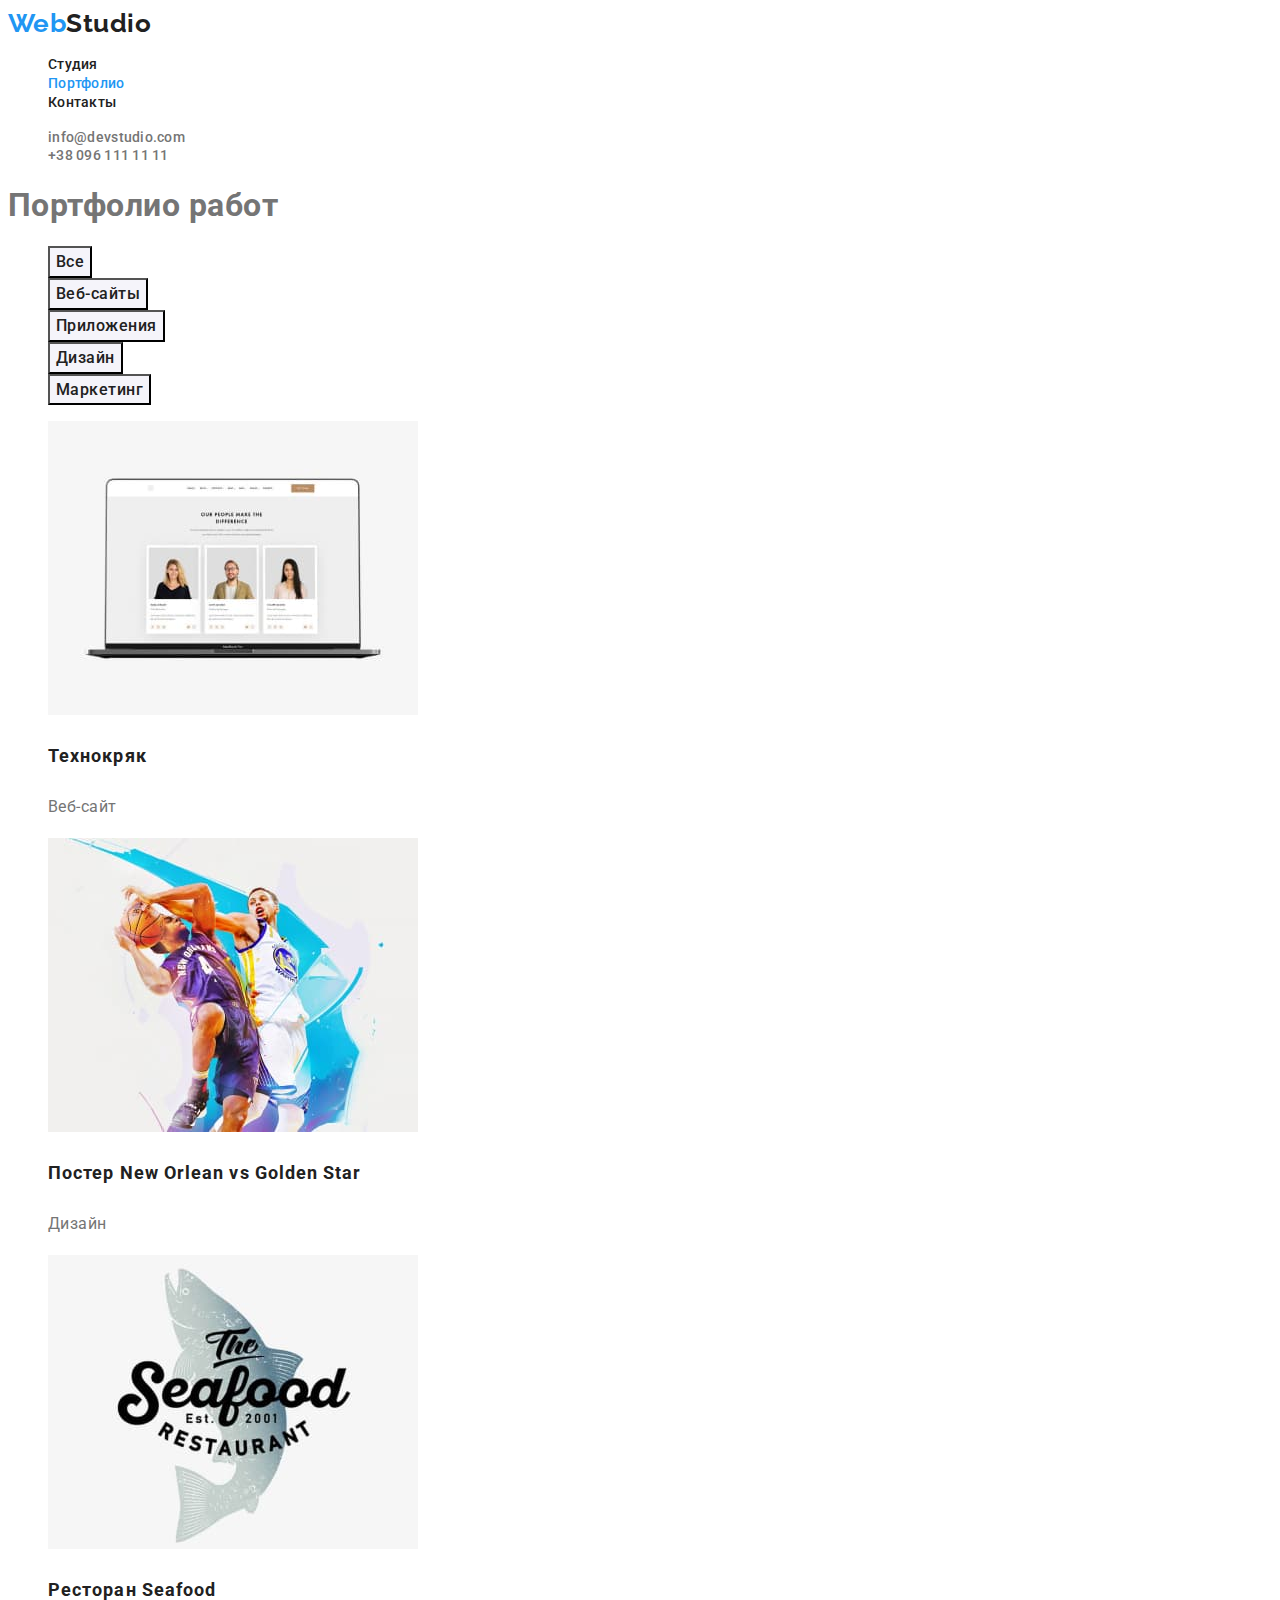
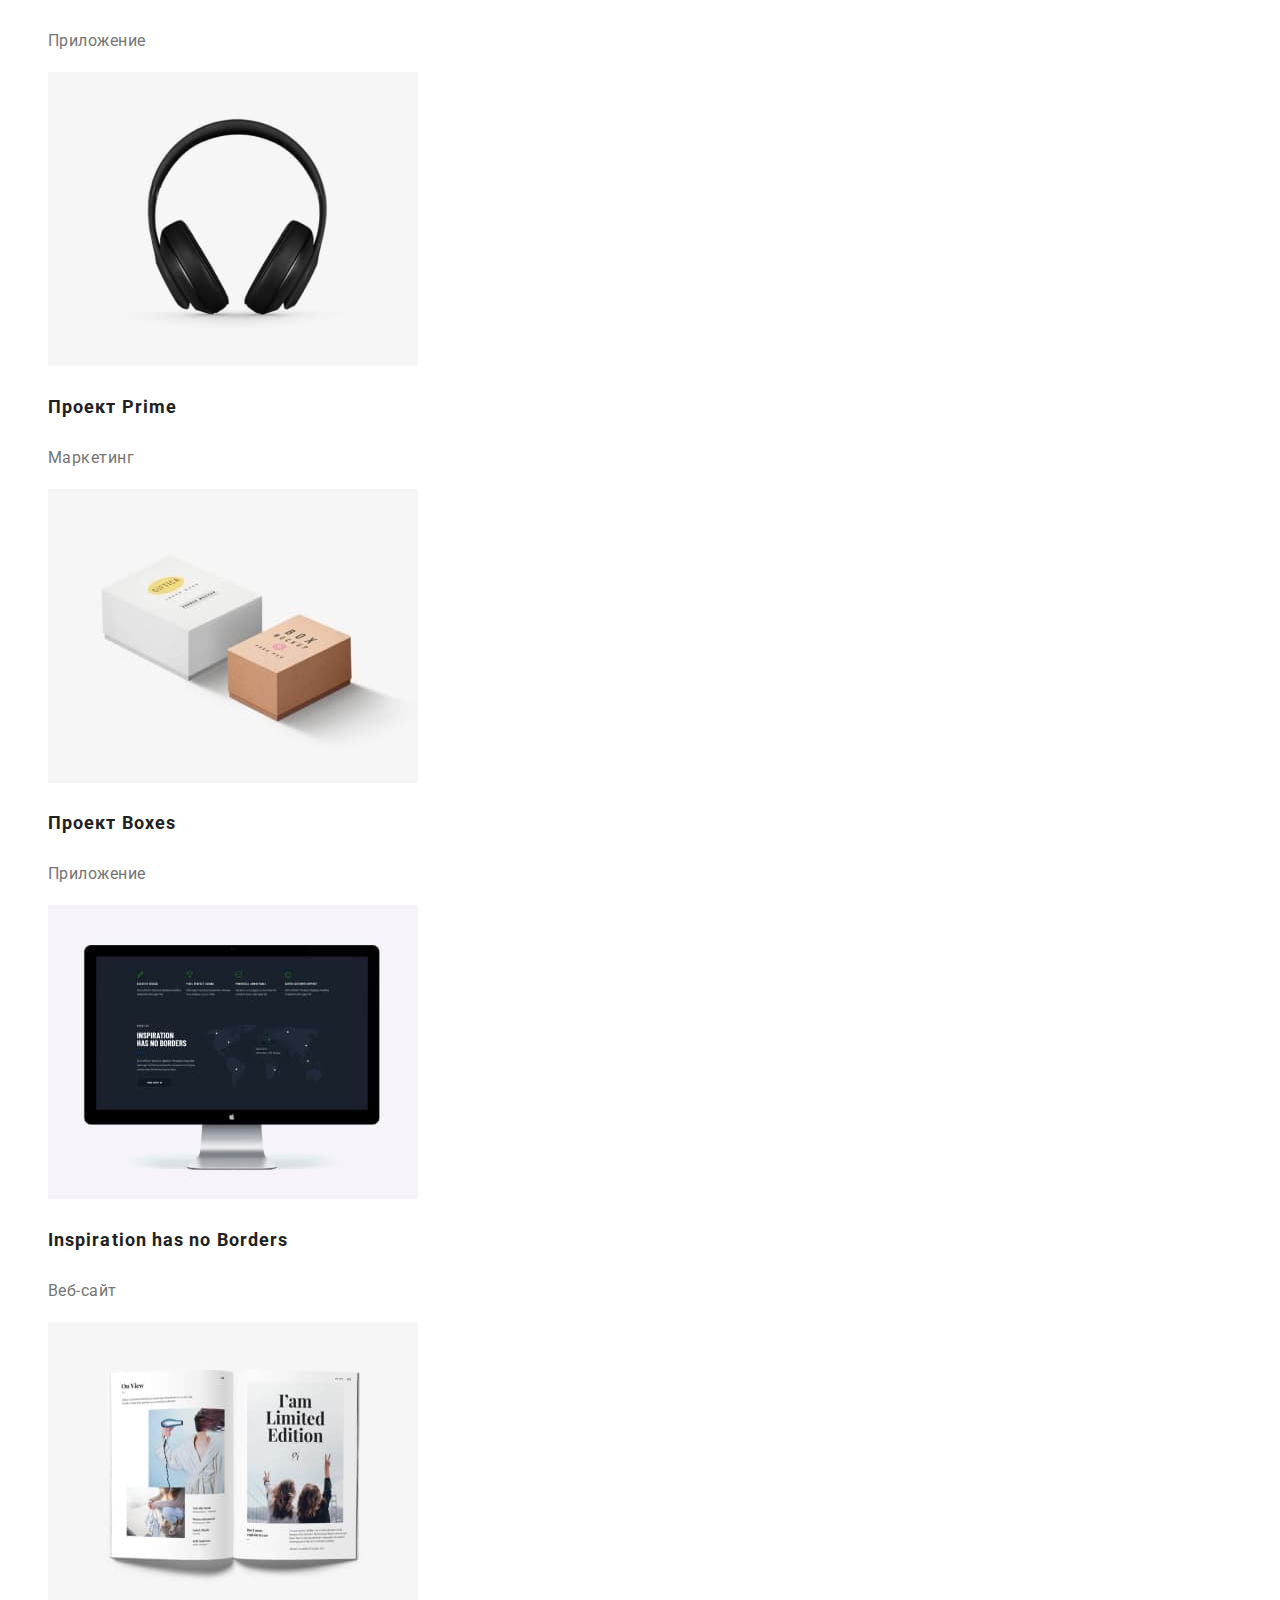
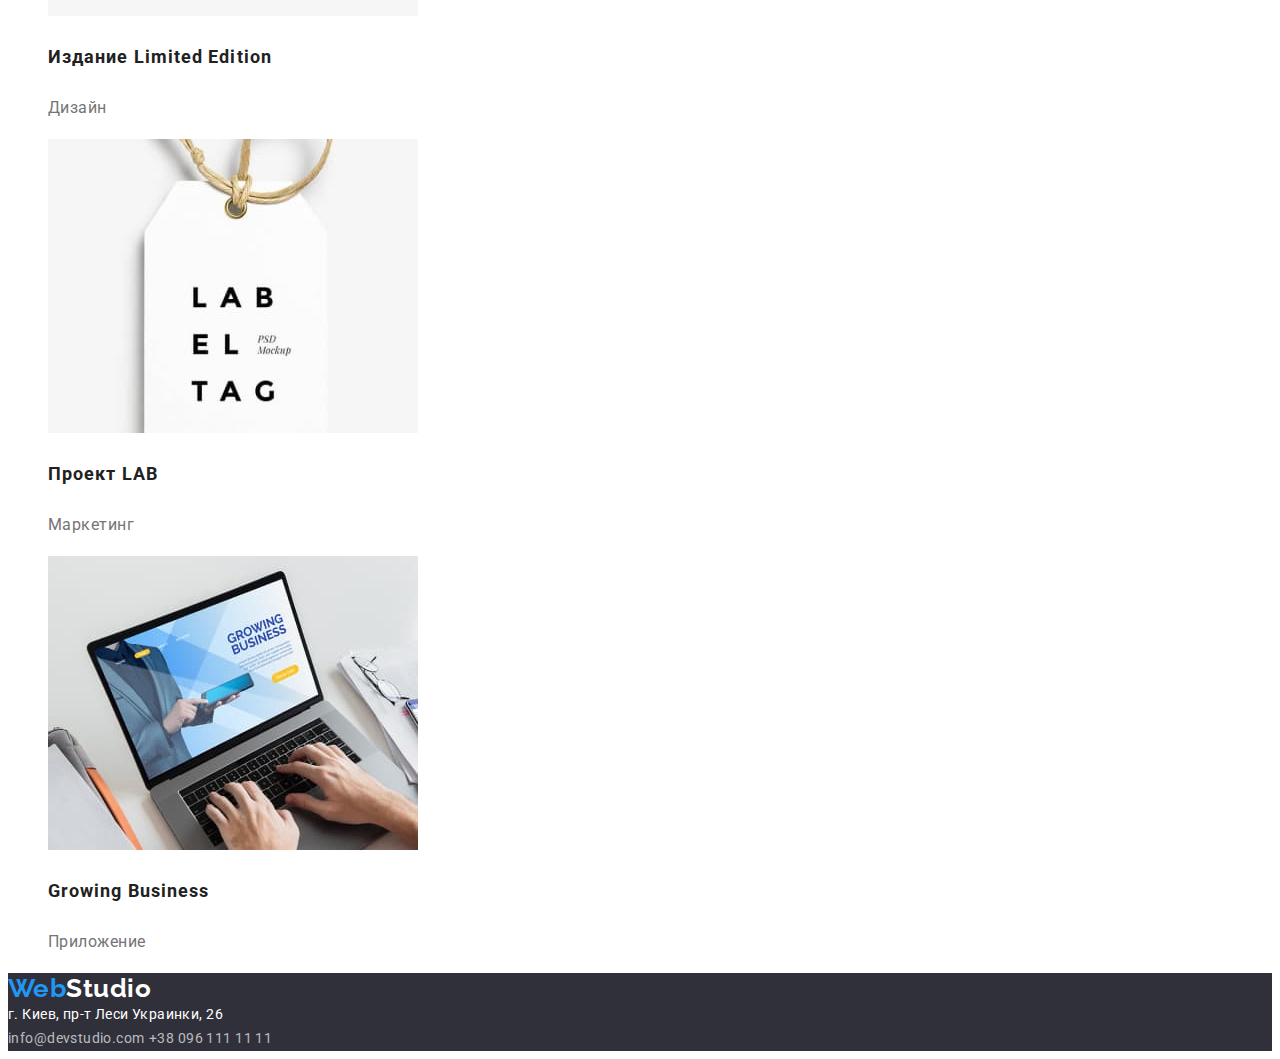
==== portfolio.html @ a4616a8c "начинает проект 3" ====
<!DOCTYPE html>
<html lang="ru">
  <head>
    <meta charset="UTF-8" />
    <meta http-equiv="X-UA-Compatible" content="IE=edge" />
    <meta name="viewport" content="width=device-width, initial-scale=1.0" />
    <title>WebStudio</title>
    <link rel="preconnect" href="https://fonts.googleapis.com" />
    <link rel="preconnect" href="https://fonts.gstatic.com" crossorigin />
    <link
      href="https://fonts.googleapis.com/css2?family=Raleway:wght@700&family=Roboto:wght@400;500;700;900&display=swap"
      rel="stylesheet"
    />
    <link rel="stylesheet" href="./css/style.css" />
  </head>

  <body>
    <!-- Шапка сайта -->
    <header>
      <nav>
        <a href="#" class="logo"><span class="accent">Web</span>Studio</a>
        <ul class="site-nav">
          <li><a href="./index.html" class="site-nav-link">Студия</a></li>
          <li><a href="./portfolio.html" class="site-nav-link-current">Портфолио</a></li>
          <li><a href="#footer" class="site-nav-link">Контакты</a></li>
        </ul>
      </nav>
      <ul class="auth-nav">
        <li><a href="mailto:info@devstudio.com" class="auth-nav-link">info@devstudio.com</a></li>
        <li><a href="tel:+380961111111" class="auth-nav-link">+38 096 111 11 11</a></li>
      </ul>
    </header>
    <!-- Основная часть -->
    <main>
      <!-- Герой -->
      <section>
        <h1>Портфолио работ</h1>
        <ul class="buttons">
          <li><button type="button" class="buttons-secondary">Все</button></li>
          <li><button type="button" class="buttons-secondary">Веб-сайты</button></li>
          <li><button type="button" class="buttons-secondary">Приложения</button></li>
          <li><button type="button" class="buttons-secondary">Дизайн</button></li>
          <li><button type="button" class="buttons-secondary">Маркетинг</button></li>
        </ul>
        <!-- список работ -->
        <ul class="projects-list">
          <li>
            <img src="./images/portf1.jpg" alt="Веб-сайт Технокряк" width="370" />
            <h3 class="projects-list-link">Технокряк</h3>
            <p class="projects-list-text">Веб-сайт</p>
          </li>
          <li>
            <img src="./images/portf2.jpg" alt="Постер New Orlean vs Golden Star" width="370" />
            <h3 class="projects-list-link">Постер New Orlean vs Golden Star</h3>
            <p class="projects-list-text">Дизайн</p>
          </li>
          <li>
            <img src="./images/portf3.jpg" alt="Ресторан Seafood" width="370" />
            <h3 class="projects-list-link">Ресторан Seafood</h3>
            <p class="projects-list-text">Приложение</p>
          </li>
          <li>
            <img src="./images/portf4.jpg" alt="Проект Prime" width="370" />
            <h3 class="projects-list-link">Проект Prime</h3>
            <p class="projects-list-text">Маркетинг</p>
          </li>
          <li>
            <img src="./images/portf5.jpg" alt="Проект Boxes" width="370" />
            <h3 class="projects-list-link">Проект Boxes</h3>
            <p class="projects-list-text">Приложение</p>
          </li>
          <li>
            <img src="./images/portf6.jpg" alt="Inspiration has no Borders" width="370" />
            <h3 class="projects-list-link">Inspiration has no Borders</h3>
            <p class="projects-list-text">Веб-сайт</p>
          </li>
          <li>
            <img src="./images/portf7.jpg" alt="Издание Limited Edition" width="370" />
            <h3 class="projects-list-link">Издание Limited Edition</h3>
            <p class="projects-list-text">Дизайн</p>
          </li>
          <li>
            <img src="./images/portf8.jpg" alt="Проект LAB" width="370" />
            <h3 class="projects-list-link">Проект LAB</h3>
            <p class="projects-list-text">Маркетинг</p>
          </li>
          <li>
            <img src="./images/portf9.jpg" alt="Growing Business" width="370" />
            <h3 class="projects-list-link">Growing Business</h3>
            <p class="projects-list-text">Приложение</p>
          </li>
        </ul>
      </section>
    </main>
    <!-- Футер -->
    <footer id="footer" class="footer-real">
      <a href="#" class="logo-light"><span class="accent">Web</span>Studio</a>
      <div class="footer-contacts">
        <address class="city">г. Киев, пр-т Леси Украинки, 26</address>
        <div class="auth-nav-light">
          <a href="mailto:info@devstudio.com" class="auth-nav-light-link">info@devstudio.com</a>
          <a href="tel:+380961111111" class="auth-nav-light-link">+38 096 111 11 11</a>
        </div>
      </div>
    </footer>
  </body>
</html>
---- css/style.css ----
/* цвет основного текста #757575 */
/* вторичный цвет #212121 */
/* акцент #2196F3 */
/* белый #FFFFFF*/
/* вторичный цвет фона #2F303A */
/* цвет фона секции в index #f5f4fa*/

:root {
  --primary-text-color: #757575;
  --title-text-color: #212121;
  --accent-color: #2196f3;
  --primary-white-color: #ffffff;
  --secondary-bg-color: #2f303a;
  --third-bg-color: #f5f4fa;
}

/* body */
body {
  background-color: var(--primary-white-color);
  color: var(--primary-text-color);
  font-family: roboto, sans-serif;
  font-weight: 400;
  font-size: 16px;
  line-height: 1.18;
  letter-spacing: 0.03em;
}

/* none */
.list,
.site-nav,
.auth-nav,
.auth-nav-light,
.feature-list,
.works-list,
.team-list,
.projects-list,
.buttons {
  list-style: none;
}

/* logo */
.logo {
  color: var(--title-text-color);
  font-family: Raleway, sans-serif;
  font-weight: 700;
  font-size: 26px;
  line-height: 1.19;
  text-decoration: none;
}

.accent {
  color: var(--accent-color);
}

.logo-light {
  color: var(--primary-white-color);
  font-family: Raleway, sans-serif;
  font-weight: 700;
  font-size: 26px;
  line-height: 1.19;
  text-decoration: none;
}

/* site-nav */
.site-nav-link {
  color: var(--title-text-color);

  font-style: normal;
  font-weight: 500;
  font-size: 14px;
  line-height: 1.14;
  letter-spacing: 0.02em;
  text-decoration: none;
}

.auth-nav-link {
  color: var(--primary-text-color);

  font-style: normal;
  font-weight: 500;
  font-size: 14px;
  line-height: 1.14;
  letter-spacing: 0.02em;
  text-decoration: none;
}

.site-nav-link:hover,
.site-nav-link:focus,
.auth-nav-link:hover,
.auth-nav-link:focus,
.auth-nav-light-link:hover,
.auth-nav-light-link:focus {
  color: var(--accent-color);
}

.site-nav-link-current {
  color: var(--accent-color);
  font-style: normal;
  font-weight: 500;
  font-size: 14px;
  line-height: 1.14;
  letter-spacing: 0.02em;
  text-decoration: none;
}

/* hero */
.hero {
  background-color: var(--secondary-bg-color);
}

.hero-title {
  color: var(--primary-white-color);
  font-weight: 900;
  font-size: 44px;
  line-height: 1.36;
  text-align: center;
  letter-spacing: 0.06em;
  text-transform: uppercase;
}

/* section-title */
.section-title {
  color: var(--title-text-color);
  font-weight: 700;
  font-size: 36px;
  line-height: 1.17;
  text-align: center;
}

/* feature-list */
.feature-list-title {
  color: var(--title-text-color);
  font-weight: 700;
  font-size: 14px;
  line-height: 1.14;
  letter-spacing: 0.03em;
  text-transform: uppercase;
}

.feature-list-text {
  font-size: 14px;
  line-height: 1.71;
}

/* button primary */
.button-primary {
  color: var(--primary-white-color);
  background-color: var(--accent-color);
  font-family: inherit;

  font-weight: 700;
  font-size: 16px;
  line-height: 1.87;
  letter-spacing: 0.06em;
}

.button-primary:hover,
.button-primary:focus {
  color: var(--accent-color);
  background-color: var(--primary-white-color);
}

/* team section */
.team {
  background-color: var(--third-bg-color);
}

.team-list-title {
  color: var(--title-text-color);
  font-weight: 500;
  font-size: 16px;
}

.team-list-text {
  font-size: 16px;
}

/* footer */
.footer-real {
  background-color: var(--secondary-bg-color);
}
/* адрес */
.city {
  font-family: inherit;
  font-style: normal;
  color: var(--primary-white-color);
  font-size: 14px;
  line-height: 1.71;
  letter-spacing: 0.03em;
}

/* ссылки в футере */
.auth-nav-light-link {
  color: rgba(255, 255, 255, 0.68);
  font-size: 14px;
  line-height: 1.71;
  letter-spacing: 0.03em;
  text-decoration: none;
}

/* buttons secondary */
.buttons-secondary {
  color: var(--title-text-color);
  background-color: var(--third-bg-color);
  font-family: inherit;
  font-weight: 500;
  font-size: 16px;
  line-height: 1.62;
  letter-spacing: 0.03em;
}

.buttons-secondary:hover,
.buttons-secondary:focus {
  color: var(--primary-white-color);
  background-color: var(--accent-color);
  font-family: inherit;
}

.projects-list-link {
  color: var(--title-text-color);
  font-weight: 700;
  font-size: 18px;
  line-height: 2;
  letter-spacing: 0.06em;
}

.projects-list-text {
  font-size: 16px;
  line-height: 1.87;
}
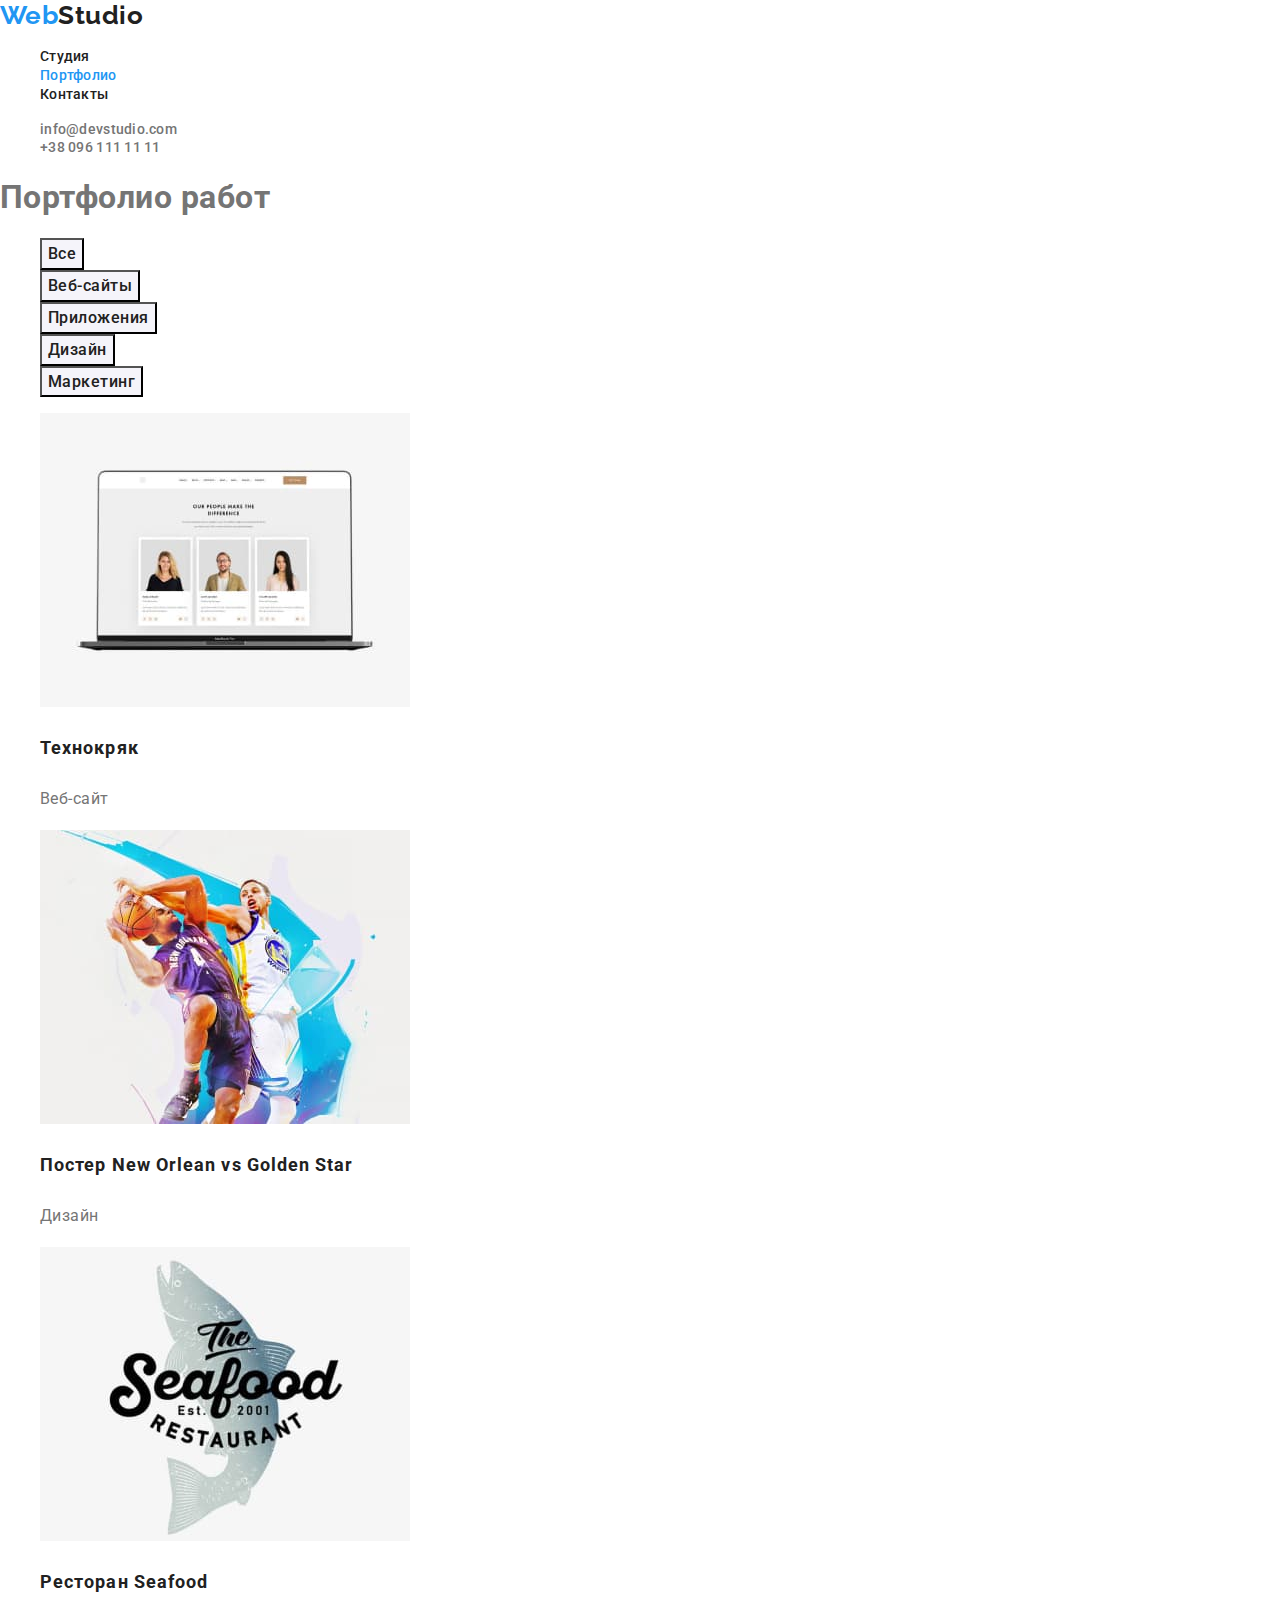
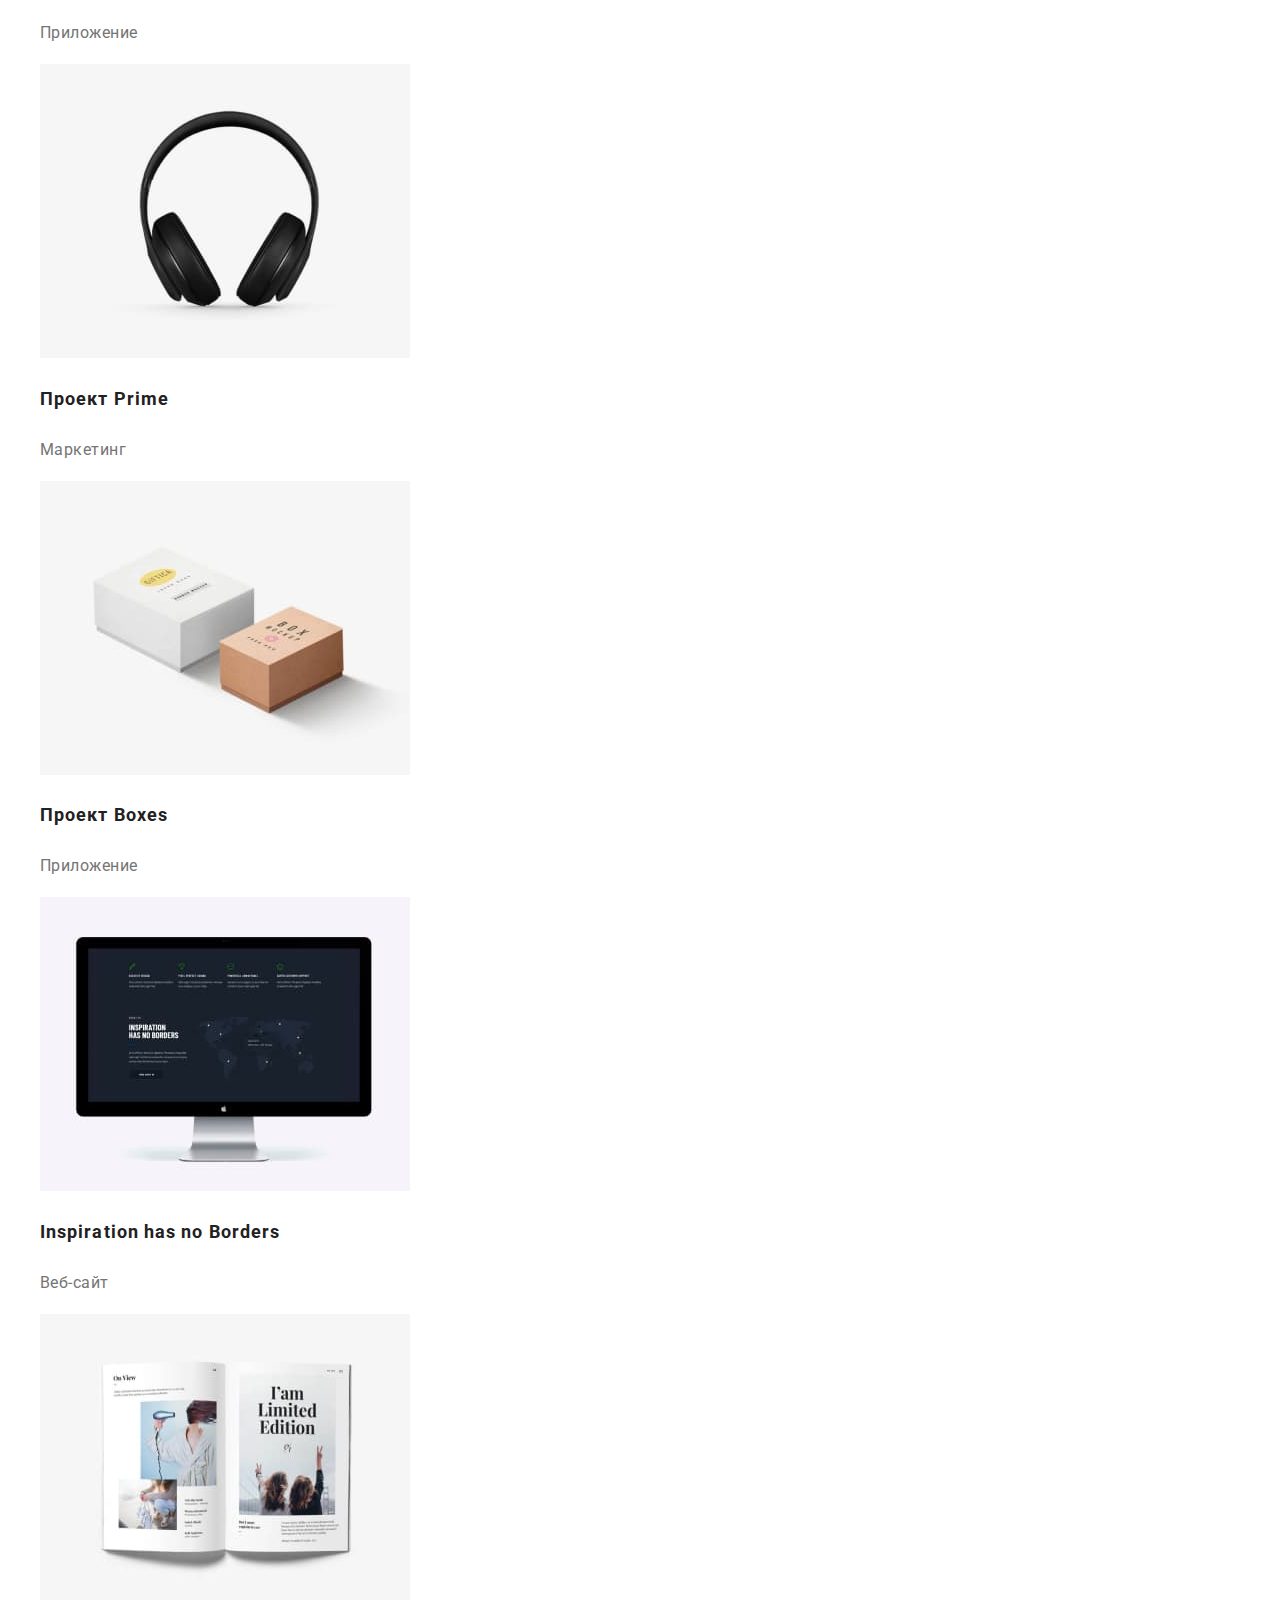
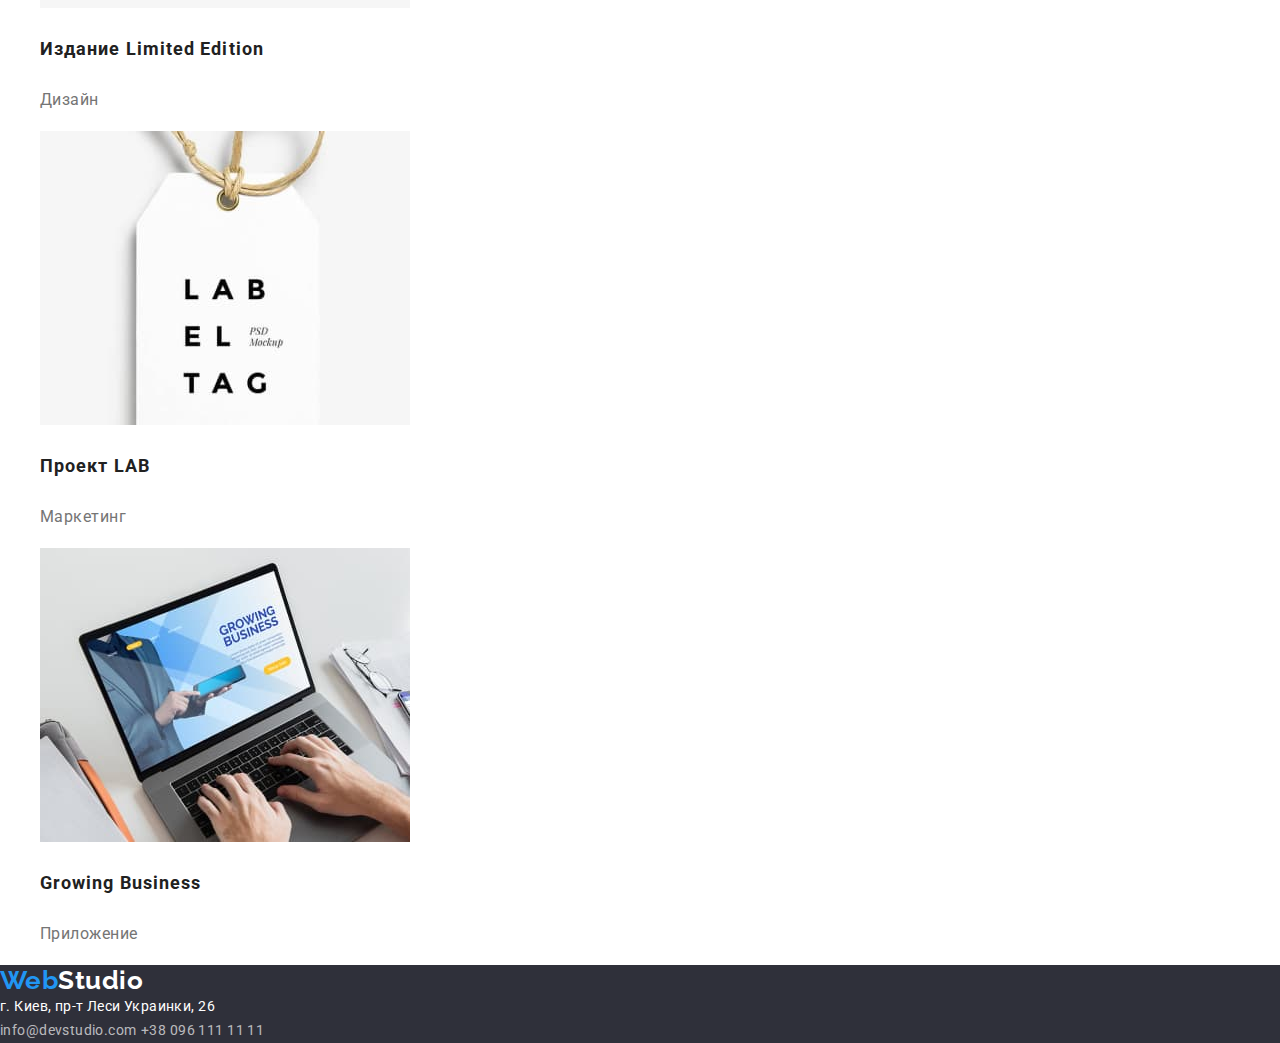
==== commit 479e7d4c: "добавляет стили кнопки" ====
--- a/portfolio.html
+++ b/portfolio.html
@@ -5,11 +5,13 @@
     <meta http-equiv="X-UA-Compatible" content="IE=edge" />
     <meta name="viewport" content="width=device-width, initial-scale=1.0" />
     <title>WebStudio</title>
-    <link rel="preconnect" href="https://fonts.googleapis.com" />
-    <link rel="preconnect" href="https://fonts.gstatic.com" crossorigin />
     <link
       href="https://fonts.googleapis.com/css2?family=Raleway:wght@700&family=Roboto:wght@400;500;700;900&display=swap"
       rel="stylesheet"
+    />
+    <link
+      rel="stylesheet"
+      href="https://cdnjs.cloudflare.com/ajax/libs/modern-normalize/1.0.0/modern-normalize.min.css"
     />
     <link rel="stylesheet" href="./css/style.css" />
   </head>
--- a/css/style.css
+++ b/css/style.css
@@ -4,6 +4,16 @@
 /* белый #FFFFFF*/
 /* вторичный цвет фона #2F303A */
 /* цвет фона секции в index #f5f4fa*/
+
+html {
+  box-sizing: border-box;
+}
+
+*,
+*::before,
+*::after {
+  box-sizing: inherit;
+}
 
 :root {
   --primary-text-color: #757575;
@@ -62,6 +72,14 @@
 }
 
 /* site-nav */
+
+.container {
+  outline: 2px solid tomato;
+  width: 1600px;
+  margin-left: auto;
+  margin-right: auto;
+}
+
 .site-nav-link {
   color: var(--title-text-color);
 
@@ -152,6 +170,9 @@
   font-size: 16px;
   line-height: 1.87;
   letter-spacing: 0.06em;
+  border-radius: 4px;
+  padding: 10px 32px;
+  display: inline-block;
 }
 
 .button-primary:hover,
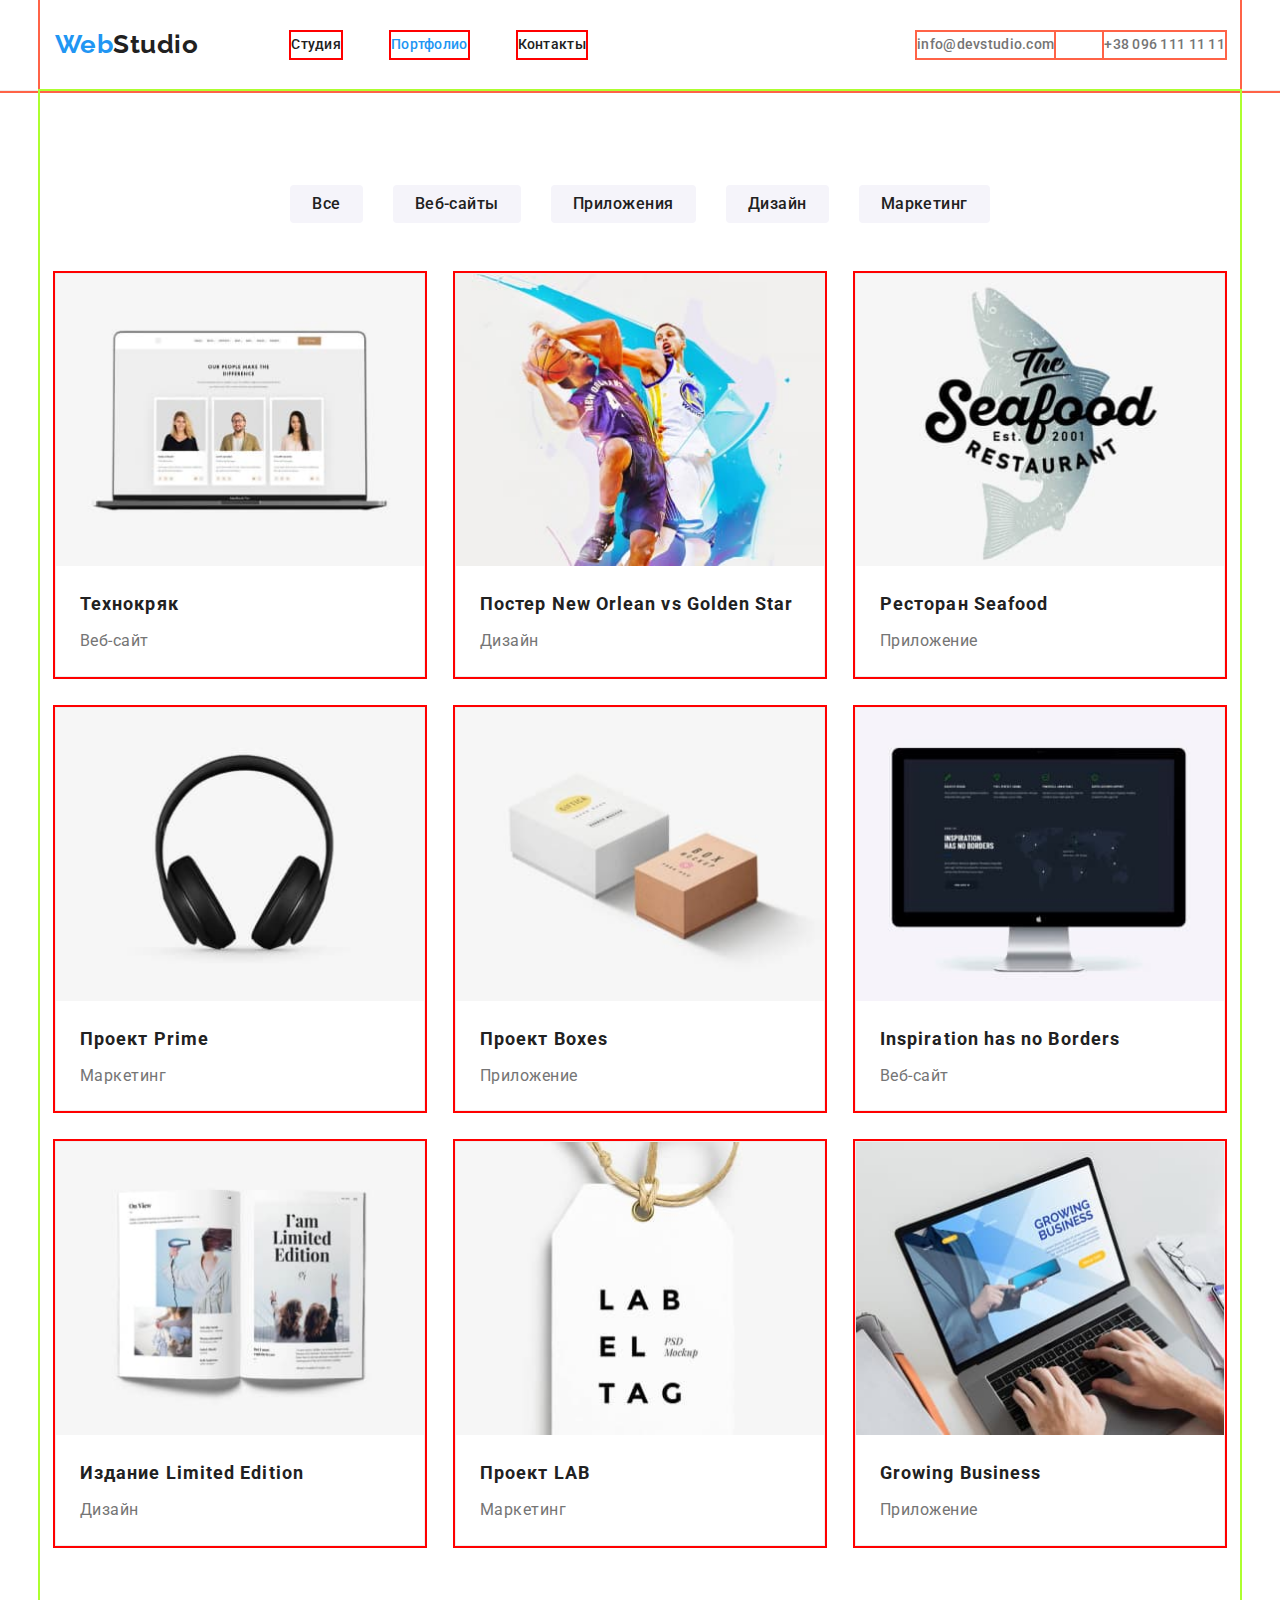
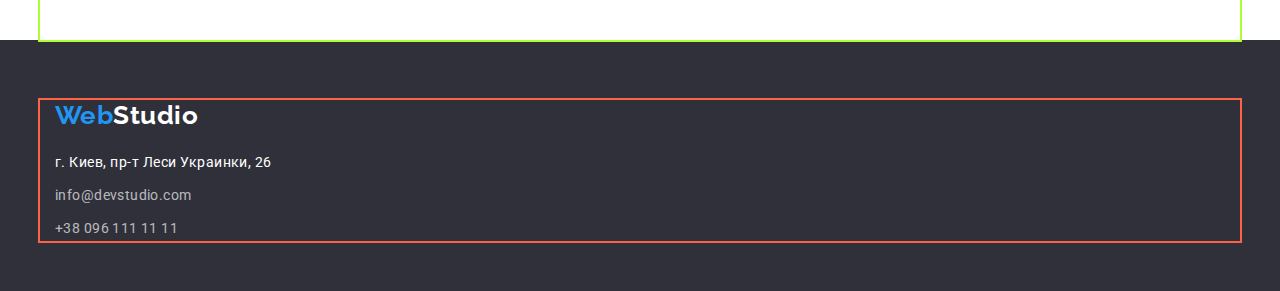
==== commit 061efcbd: "Добавляет FLEXBOX с Outlines" ====
--- a/portfolio.html
+++ b/portfolio.html
@@ -18,90 +18,171 @@
 
   <body>
     <!-- Шапка сайта -->
-    <header>
-      <nav>
+    <header class="page-header">
+      <nav class="container main-nav">
         <a href="#" class="logo"><span class="accent">Web</span>Studio</a>
         <ul class="site-nav">
-          <li><a href="./index.html" class="site-nav-link">Студия</a></li>
-          <li><a href="./portfolio.html" class="site-nav-link-current">Портфолио</a></li>
-          <li><a href="#footer" class="site-nav-link">Контакты</a></li>
+          <li class="site-nav-item">
+            <a href="./index.html" class="site-nav-link">Студия</a>
+          </li>
+          <li class="site-nav-item">
+            <a href="./portfolio.html" class="site-nav-link-current">Портфолио</a>
+          </li>
+          <l class="site-nav-item" i><a href="#footer" class="site-nav-link">Контакты</a></l>
+        </ul>
+
+        <ul class="auth-nav">
+          <li class="auth-nav-item">
+            <a href="mailto:info@devstudio.com" class="auth-nav-link">info@devstudio.com</a>
+          </li>
+          <li class="auth-nav-item">
+            <a href="tel:+380961111111" class="auth-nav-link">+38 096 111 11 11</a>
+          </li>
         </ul>
       </nav>
-      <ul class="auth-nav">
-        <li><a href="mailto:info@devstudio.com" class="auth-nav-link">info@devstudio.com</a></li>
-        <li><a href="tel:+380961111111" class="auth-nav-link">+38 096 111 11 11</a></li>
-      </ul>
     </header>
     <!-- Основная часть -->
     <main>
       <!-- Герой -->
-      <section>
-        <h1>Портфолио работ</h1>
+      <section class="container section">
+        <h1 class="visually-hidden">Портфолио работ</h1>
         <ul class="buttons">
-          <li><button type="button" class="buttons-secondary">Все</button></li>
-          <li><button type="button" class="buttons-secondary">Веб-сайты</button></li>
-          <li><button type="button" class="buttons-secondary">Приложения</button></li>
-          <li><button type="button" class="buttons-secondary">Дизайн</button></li>
-          <li><button type="button" class="buttons-secondary">Маркетинг</button></li>
+          <li class="buttons-item"><button type="button" class="buttons-secondary">Все</button></li>
+          <li class="buttons-item">
+            <button type="button" class="buttons-secondary">Веб-сайты</button>
+          </li>
+          <li class="buttons-item">
+            <button type="button" class="buttons-secondary">Приложения</button>
+          </li>
+          <li class="buttons-item">
+            <button type="button" class="buttons-secondary">Дизайн</button>
+          </li>
+          <l class="buttons-item" i
+            ><button type="button" class="buttons-secondary">Маркетинг</button></l
+          >
         </ul>
         <!-- список работ -->
         <ul class="projects-list">
-          <li>
-            <img src="./images/portf1.jpg" alt="Веб-сайт Технокряк" width="370" />
-            <h3 class="projects-list-link">Технокряк</h3>
-            <p class="projects-list-text">Веб-сайт</p>
+          <li class="projects-list-item">
+            <article class="card">
+              <div class="card-thumb">
+                <img src="./images/portf1.jpg" alt="Веб-сайт Технокряк" width="370" />
+                <div class="card-content">
+                  <h3 class="projects-list-link">Технокряк</h3>
+                  <p class="projects-list-text">Веб-сайт</p>
+                </div>
+              </div>
+            </article>
           </li>
-          <li>
-            <img src="./images/portf2.jpg" alt="Постер New Orlean vs Golden Star" width="370" />
-            <h3 class="projects-list-link">Постер New Orlean vs Golden Star</h3>
-            <p class="projects-list-text">Дизайн</p>
+
+          <li class="projects-list-item">
+            <article class="card">
+              <div class="card-thumb">
+                <img src="./images/portf2.jpg" alt="Постер New Orlean vs Golden Star" width="370" />
+                <div class="card-content">
+                  <h3 class="projects-list-link">Постер New Orlean vs Golden Star</h3>
+                  <p class="projects-list-text">Дизайн</p>
+                </div>
+              </div>
+            </article>
           </li>
-          <li>
-            <img src="./images/portf3.jpg" alt="Ресторан Seafood" width="370" />
-            <h3 class="projects-list-link">Ресторан Seafood</h3>
-            <p class="projects-list-text">Приложение</p>
+
+          <li class="projects-list-item">
+            <article class="card">
+              <div class="card-thumb">
+                <img src="./images/portf3.jpg" alt="Ресторан Seafood" width="370" />
+                <div class="card-content">
+                  <h3 class="projects-list-link">Ресторан Seafood</h3>
+                  <p class="projects-list-text">Приложение</p>
+                </div>
+              </div>
+            </article>
           </li>
-          <li>
-            <img src="./images/portf4.jpg" alt="Проект Prime" width="370" />
-            <h3 class="projects-list-link">Проект Prime</h3>
-            <p class="projects-list-text">Маркетинг</p>
+
+          <li class="projects-list-item">
+            <article class="card">
+              <div class="card-thumb">
+                <img src="./images/portf4.jpg" alt="Проект Prime" width="370" />
+                <div class="card-content">
+                  <h3 class="projects-list-link">Проект Prime</h3>
+                  <p class="projects-list-text">Маркетинг</p>
+                </div>
+              </div>
+            </article>
           </li>
-          <li>
-            <img src="./images/portf5.jpg" alt="Проект Boxes" width="370" />
-            <h3 class="projects-list-link">Проект Boxes</h3>
-            <p class="projects-list-text">Приложение</p>
+
+          <li class="projects-list-item">
+            <article class="card">
+              <div class="card-thumb">
+                <img src="./images/portf5.jpg" alt="Проект Boxes" width="370" />
+                <div class="card-content">
+                  <h3 class="projects-list-link">Проект Boxes</h3>
+                  <p class="projects-list-text">Приложение</p>
+                </div>
+              </div>
+            </article>
           </li>
-          <li>
-            <img src="./images/portf6.jpg" alt="Inspiration has no Borders" width="370" />
-            <h3 class="projects-list-link">Inspiration has no Borders</h3>
-            <p class="projects-list-text">Веб-сайт</p>
+
+          <li class="projects-list-item">
+            <article class="card">
+              <div class="card-thumb">
+                <img src="./images/portf6.jpg" alt="Inspiration has no Borders" width="370" />
+                <div class="card-content">
+                  <h3 class="projects-list-link">Inspiration has no Borders</h3>
+                  <p class="projects-list-text">Веб-сайт</p>
+                </div>
+              </div>
+            </article>
           </li>
-          <li>
-            <img src="./images/portf7.jpg" alt="Издание Limited Edition" width="370" />
-            <h3 class="projects-list-link">Издание Limited Edition</h3>
-            <p class="projects-list-text">Дизайн</p>
+
+          <li class="projects-list-item">
+            <article class="card">
+              <div class="card-thumb">
+                <img src="./images/portf7.jpg" alt="Издание Limited Edition" width="370" />
+                <div class="card-content">
+                  <h3 class="projects-list-link">Издание Limited Edition</h3>
+                  <p class="projects-list-text">Дизайн</p>
+                </div>
+              </div>
+            </article>
           </li>
-          <li>
-            <img src="./images/portf8.jpg" alt="Проект LAB" width="370" />
-            <h3 class="projects-list-link">Проект LAB</h3>
-            <p class="projects-list-text">Маркетинг</p>
+
+          <li class="projects-list-item">
+            <article class="card">
+              <div class="card-thumb">
+                <img src="./images/portf8.jpg" alt="Проект LAB" width="370" />
+                <div class="card-content">
+                  <h3 class="projects-list-link">Проект LAB</h3>
+                  <p class="projects-list-text">Маркетинг</p>
+                </div>
+              </div>
+            </article>
           </li>
-          <li>
-            <img src="./images/portf9.jpg" alt="Growing Business" width="370" />
-            <h3 class="projects-list-link">Growing Business</h3>
-            <p class="projects-list-text">Приложение</p>
+
+          <li class="projects-list-item">
+            <article class="card">
+              <div class="card-thumb">
+                <img src="./images/portf9.jpg" alt="Growing Business" width="370" />
+                <div class="card-content">
+                  <h3 class="projects-list-link">Growing Business</h3>
+                  <p class="projects-list-text">Приложение</p>
+                </div>
+              </div>
+            </article>
           </li>
         </ul>
       </section>
     </main>
     <!-- Футер -->
     <footer id="footer" class="footer-real">
-      <a href="#" class="logo-light"><span class="accent">Web</span>Studio</a>
-      <div class="footer-contacts">
-        <address class="city">г. Киев, пр-т Леси Украинки, 26</address>
-        <div class="auth-nav-light">
-          <a href="mailto:info@devstudio.com" class="auth-nav-light-link">info@devstudio.com</a>
-          <a href="tel:+380961111111" class="auth-nav-light-link">+38 096 111 11 11</a>
+      <div class="container">
+        <a href="#" class="logo-light"><span class="accent">Web</span>Studio</a>
+        <div class="footer-contacts">
+          <address class="city">г. Киев, пр-т Леси Украинки, 26</address>
+          <div class="auth-nav-light">
+            <a href="mailto:info@devstudio.com" class="auth-nav-light-link">info@devstudio.com</a>
+            <p><a href="tel:+380961111111" class="auth-nav-light-link">+38 096 111 11 11</a></p>
+          </div>
         </div>
       </div>
     </footer>
--- a/css/style.css
+++ b/css/style.css
@@ -22,6 +22,11 @@
   --primary-white-color: #ffffff;
   --secondary-bg-color: #2f303a;
   --third-bg-color: #f5f4fa;
+  --header-border-color: #ececec;
+  --portfolio-border-color: #eeeeee;
+  --card-set-gap: 30px;
+  --card-shadow: 0px 1px 3px rgba(0, 0, 0, 0.12), 0px 1px 1px rgba(0, 0, 0, 0.14),
+    0px 2px 1px rgba(0, 0, 0, 0.2);
 }
 
 /* body */
@@ -44,12 +49,51 @@
 .works-list,
 .team-list,
 .projects-list,
-.buttons {
+.buttons,
+p,
+ul,
+h1,
+h2,
+h3 {
+  padding: 0;
+  margin: 0;
   list-style: none;
+}
+
+img {
+  display: block;
+  max-width: 100%;
+  height: auto;
+}
+
+/* Container */
+.container {
+  outline: 2px solid tomato;
+  padding-left: 15px;
+  padding-right: 15px;
+  margin-left: auto;
+  margin-right: auto;
+
+  width: 1200px;
+}
+
+/* Header */
+.page-header {
+  outline: 2px solid tomato;
+  border-bottom: 1px solid var(--header-border-color);
+}
+
+.main-nav {
+  display: flex;
+  align-items: center;
 }
 
 /* logo */
 .logo {
+  margin-right: 93px;
+  margin-top: 24px;
+  margin-bottom: 25px;
+
   color: var(--title-text-color);
   font-family: Raleway, sans-serif;
   font-weight: 700;
@@ -62,27 +106,41 @@
   color: var(--accent-color);
 }
 
-.logo-light {
-  color: var(--primary-white-color);
-  font-family: Raleway, sans-serif;
-  font-weight: 700;
-  font-size: 26px;
-  line-height: 1.19;
-  text-decoration: none;
-}
-
 /* site-nav */
-
-.container {
+.site-nav {
+  display: flex;
+  margin-top: 32px;
+  margin-bottom: 32px;
+}
+
+.site-nav-item {
+  outline: 2px solid red;
+}
+
+.site-nav .site-nav-item + .site-nav-item {
+  margin-left: 50px;
+}
+
+.auth-nav {
+  margin-top: 32px;
+  margin-bottom: 32px;
+
   outline: 2px solid tomato;
-  width: 1600px;
+  display: flex;
   margin-left: auto;
-  margin-right: auto;
-}
-
-.site-nav-link {
-  color: var(--title-text-color);
-
+}
+
+.auth-nav .auth-nav-item + .auth-nav-item {
+  margin-left: 50px;
+}
+
+.site-nav-link,
+.site-nav-link-current {
+  display: block;
+  padding-top: 5px;
+  padding-bottom: 5px;
+
+  color: var(--title-text-color);
   font-style: normal;
   font-weight: 500;
   font-size: 14px;
@@ -92,14 +150,21 @@
 }
 
 .auth-nav-link {
+  display: block;
+  padding-top: 5px;
+  padding-bottom: 5px;
+
   color: var(--primary-text-color);
-
   font-style: normal;
   font-weight: 500;
   font-size: 14px;
   line-height: 1.14;
   letter-spacing: 0.02em;
   text-decoration: none;
+}
+
+.auth-nav-item {
+  outline: 2px solid tomato;
 }
 
 .site-nav-link:hover,
@@ -123,56 +188,41 @@
 
 /* hero */
 .hero {
+  padding-top: 200px;
+  padding-bottom: 200px;
+
   background-color: var(--secondary-bg-color);
+  text-align: center;
 }
 
 .hero-title {
+  margin-top: 0;
+  margin-bottom: 30px;
   color: var(--primary-white-color);
   font-weight: 900;
   font-size: 44px;
   line-height: 1.36;
-  text-align: center;
   letter-spacing: 0.06em;
   text-transform: uppercase;
 }
 
-/* section-title */
-.section-title {
-  color: var(--title-text-color);
-  font-weight: 700;
-  font-size: 36px;
-  line-height: 1.17;
+/* button primary */
+
+.button-primary {
+  display: inline-block;
+  min-width: 200px;
+  border-radius: 4px;
+  padding: 10px 32px;
   text-align: center;
-}
-
-/* feature-list */
-.feature-list-title {
-  color: var(--title-text-color);
-  font-weight: 700;
-  font-size: 14px;
-  line-height: 1.14;
-  letter-spacing: 0.03em;
-  text-transform: uppercase;
-}
-
-.feature-list-text {
-  font-size: 14px;
-  line-height: 1.71;
-}
-
-/* button primary */
-.button-primary {
+
   color: var(--primary-white-color);
   background-color: var(--accent-color);
   font-family: inherit;
-
   font-weight: 700;
   font-size: 16px;
   line-height: 1.87;
   letter-spacing: 0.06em;
-  border-radius: 4px;
-  padding: 10px 32px;
-  display: inline-block;
+  cursor: pointer;
 }
 
 .button-primary:hover,
@@ -181,12 +231,94 @@
   background-color: var(--primary-white-color);
 }
 
+/* section-title */
+.section-title {
+  margin-top: 0;
+  margin-bottom: 50px;
+  color: var(--title-text-color);
+  font-weight: 700;
+  font-size: 36px;
+  line-height: 1.17;
+  text-align: center;
+}
+
+/* feature-list */
+.section {
+  padding-top: 94px;
+  padding-bottom: 94px;
+  outline: 2px solid greenyellow;
+}
+
+.visually-hidden {
+  position: absolute;
+  clip: rect(0 0 0 0);
+  width: 1px;
+  height: 1px;
+  margin: -1px;
+}
+
+.feature-list {
+  display: flex;
+}
+
+.feature-list-item {
+  width: 270px;
+}
+
+.feature-list .feature-list-item + .feature-list-item {
+  margin-left: 30px;
+}
+
+.feature-list-title {
+  margin-top: 0;
+  margin-bottom: 10px;
+  color: var(--title-text-color);
+  font-weight: 700;
+  font-size: 14px;
+  line-height: 1.14;
+  letter-spacing: 0.03em;
+  text-transform: uppercase;
+}
+
+.feature-list-text {
+  font-size: 14px;
+  line-height: 1.71;
+  margin: 0;
+}
+
+.works-list {
+  display: flex;
+}
+
+.works-list .works-list-item + .works-list-item {
+  margin-left: 30px;
+}
+
 /* team section */
 .team {
   background-color: var(--third-bg-color);
 }
 
+.team-list {
+  display: flex;
+  text-align: center;
+}
+
+.team-list .team-list-item + .team-list-item {
+  margin-left: 30px;
+}
+
+.team-list-item {
+  background-color: var(--primary-white-color);
+  padding-bottom: 30px;
+  box-shadow: var(--card-shadow);
+  border-radius: 0px 0px 4px 4px;
+}
+
 .team-list-title {
+  margin-top: 30px;
+  margin-bottom: 10px;
+
   color: var(--title-text-color);
   font-weight: 500;
   font-size: 16px;
@@ -198,25 +330,55 @@
 
 /* footer */
 .footer-real {
+  padding-top: 60px;
+  padding-bottom: 50px;
+
   background-color: var(--secondary-bg-color);
 }
+
+.logo-light {
+  color: var(--primary-white-color);
+  font-family: Raleway, sans-serif;
+  font-weight: 700;
+  font-size: 26px;
+  line-height: 1.19;
+  text-decoration: none;
+}
+
 /* адрес */
 .city {
+  margin-top: 20px;
+
   font-family: inherit;
   font-style: normal;
   color: var(--primary-white-color);
   font-size: 14px;
   line-height: 1.71;
-  letter-spacing: 0.03em;
 }
 
 /* ссылки в футере */
+
 .auth-nav-light-link {
+  margin-top: 9px;
+  display: block;
   color: rgba(255, 255, 255, 0.68);
   font-size: 14px;
   line-height: 1.71;
   letter-spacing: 0.03em;
   text-decoration: none;
+}
+
+/* Portfolio */
+/* Buttons */
+.buttons {
+  display: flex;
+  justify-content: center;
+  padding-bottom: 16px;
+  margin-bottom: 34px;
+}
+
+.buttons .buttons-item + .buttons-item {
+  margin-left: 30px;
 }
 
 /* buttons secondary */
@@ -228,6 +390,10 @@
   font-size: 16px;
   line-height: 1.62;
   letter-spacing: 0.03em;
+  border-radius: 4px;
+  border: none;
+  cursor: pointer;
+  padding: 6px 22px;
 }
 
 .buttons-secondary:hover,
@@ -237,15 +403,40 @@
   font-family: inherit;
 }
 
+/* Projects list */
+
+.projects-list {
+  display: flex;
+  flex-wrap: wrap;
+  margin-top: calc(-1 * var(--card-set-gap));
+  margin-left: calc(-1 * var(--card-set-gap));
+}
+
+.projects-list-item {
+  border: 1px solid var(--portfolio-border-color);
+  flex-basis: calc(100% / 3 - var(--card-set-gap));
+  margin-left: var(--card-set-gap);
+  margin-top: var(--card-set-gap);
+}
+
 .projects-list-link {
   color: var(--title-text-color);
   font-weight: 700;
   font-size: 18px;
   line-height: 2;
   letter-spacing: 0.06em;
+  margin-bottom: 4px;
+}
+
+.card-content {
+  padding: 20px 24px;
 }
 
 .projects-list-text {
   font-size: 16px;
   line-height: 1.87;
 }
+
+.projects-list-item {
+  outline: 2px solid red;
+}
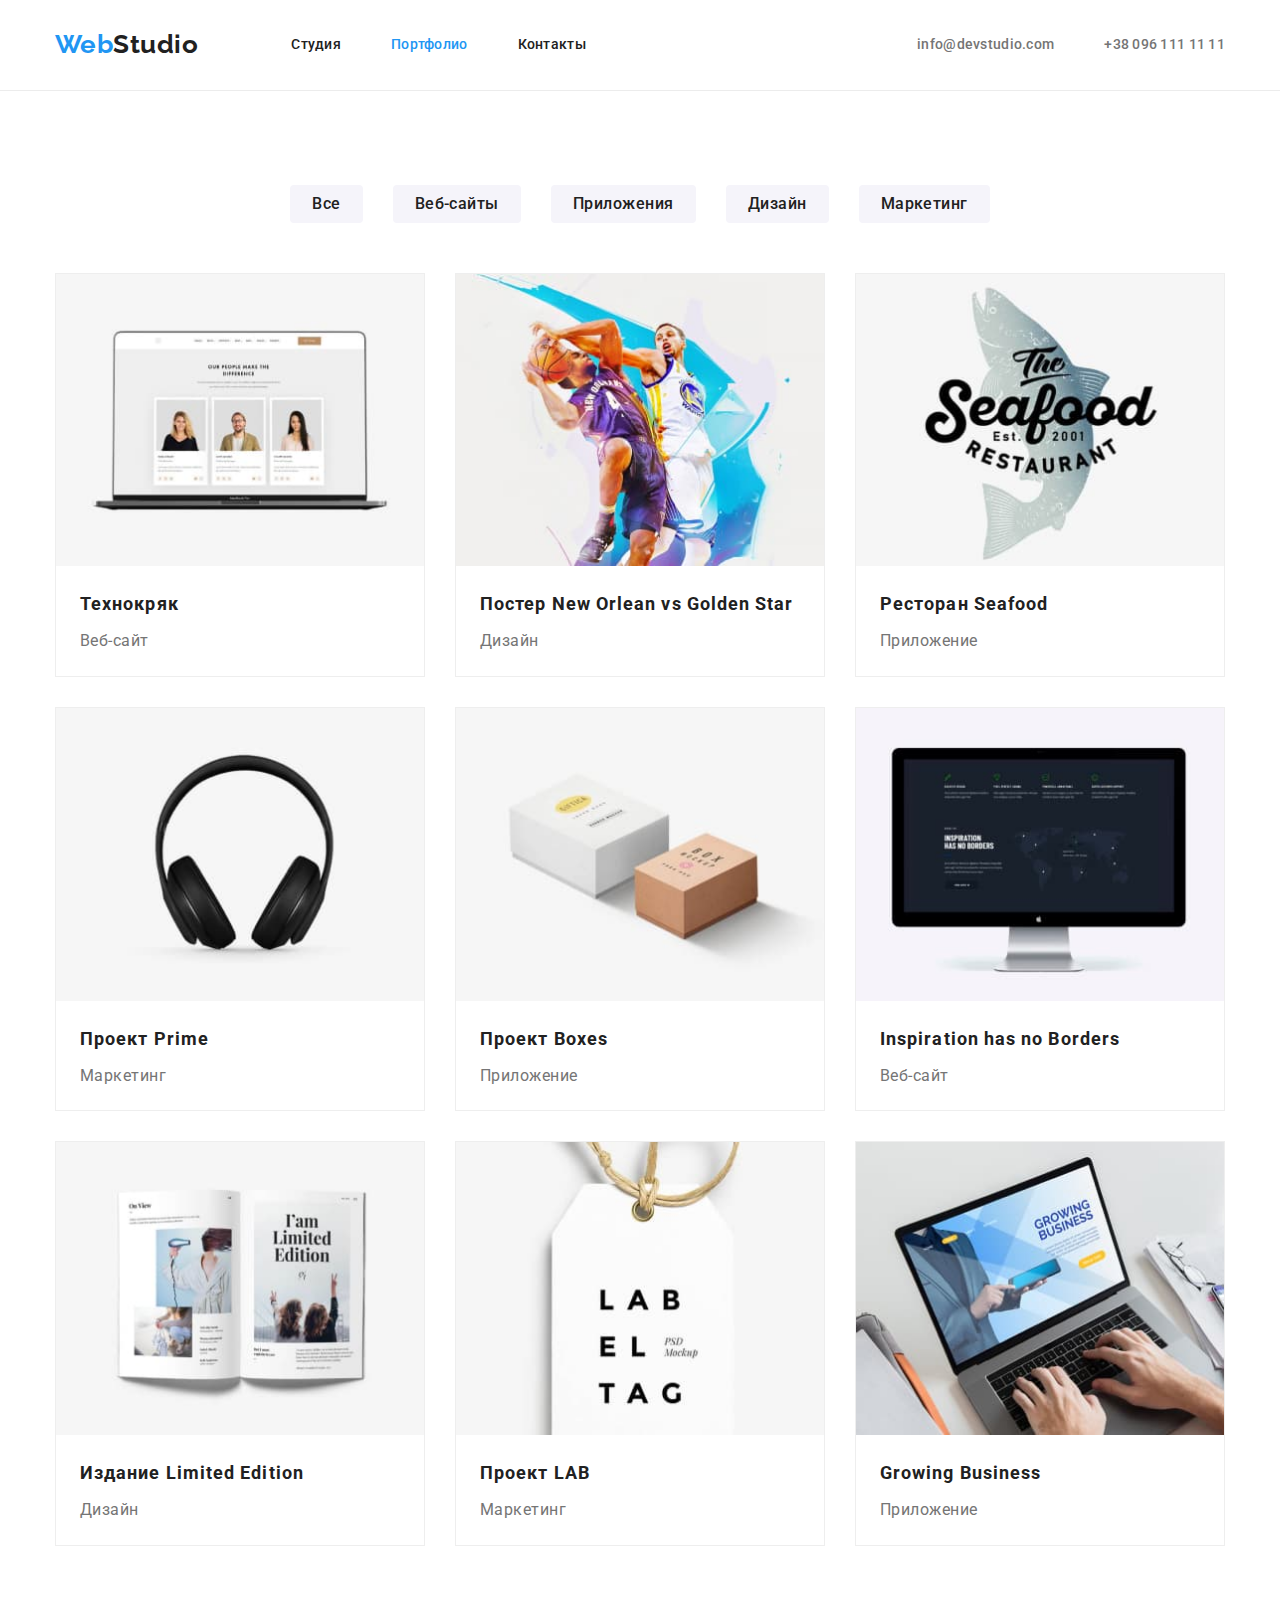
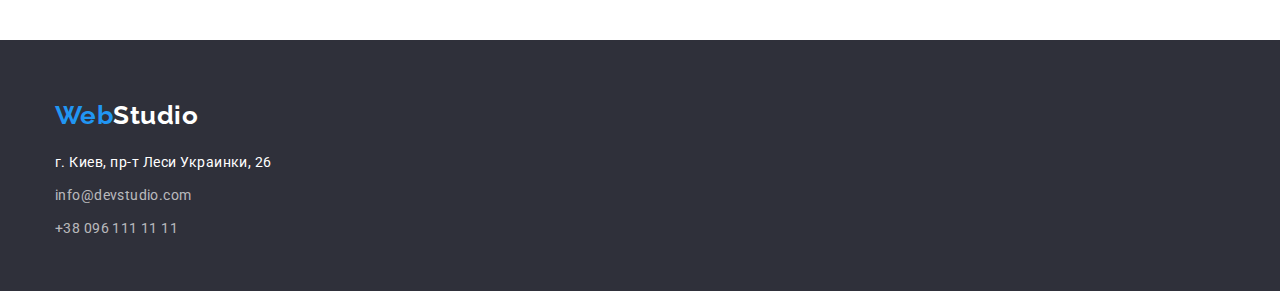
==== commit fb0ff6b8: "Фиксит ошибки" ====
--- a/portfolio.html
+++ b/portfolio.html
@@ -28,7 +28,7 @@
           <li class="site-nav-item">
             <a href="./portfolio.html" class="site-nav-link-current">Портфолио</a>
           </li>
-          <l class="site-nav-item" i><a href="#footer" class="site-nav-link">Контакты</a></l>
+          <li class="site-nav-item"><a href="#footer" class="site-nav-link">Контакты</a></li>
         </ul>
 
         <ul class="auth-nav">
@@ -57,9 +57,9 @@
           <li class="buttons-item">
             <button type="button" class="buttons-secondary">Дизайн</button>
           </li>
-          <l class="buttons-item" i
-            ><button type="button" class="buttons-secondary">Маркетинг</button></l
-          >
+          <li class="buttons-item">
+            <button type="button" class="buttons-secondary">Маркетинг</button>
+          </li>
         </ul>
         <!-- список работ -->
         <ul class="projects-list">
--- a/css/style.css
+++ b/css/style.css
@@ -68,7 +68,6 @@
 
 /* Container */
 .container {
-  outline: 2px solid tomato;
   padding-left: 15px;
   padding-right: 15px;
   margin-left: auto;
@@ -79,7 +78,6 @@
 
 /* Header */
 .page-header {
-  outline: 2px solid tomato;
   border-bottom: 1px solid var(--header-border-color);
 }
 
@@ -113,10 +111,6 @@
   margin-bottom: 32px;
 }
 
-.site-nav-item {
-  outline: 2px solid red;
-}
-
 .site-nav .site-nav-item + .site-nav-item {
   margin-left: 50px;
 }
@@ -124,8 +118,6 @@
 .auth-nav {
   margin-top: 32px;
   margin-bottom: 32px;
-
-  outline: 2px solid tomato;
   display: flex;
   margin-left: auto;
 }
@@ -161,10 +153,6 @@
   line-height: 1.14;
   letter-spacing: 0.02em;
   text-decoration: none;
-}
-
-.auth-nav-item {
-  outline: 2px solid tomato;
 }
 
 .site-nav-link:hover,
@@ -246,7 +234,6 @@
 .section {
   padding-top: 94px;
   padding-bottom: 94px;
-  outline: 2px solid greenyellow;
 }
 
 .visually-hidden {
@@ -286,6 +273,12 @@
   margin: 0;
 }
 
+/* Our Works */
+
+.works-our {
+  padding-top: 0;
+}
+
 .works-list {
   display: flex;
 }
@@ -436,7 +429,3 @@
   font-size: 16px;
   line-height: 1.87;
 }
-
-.projects-list-item {
-  outline: 2px solid red;
-}
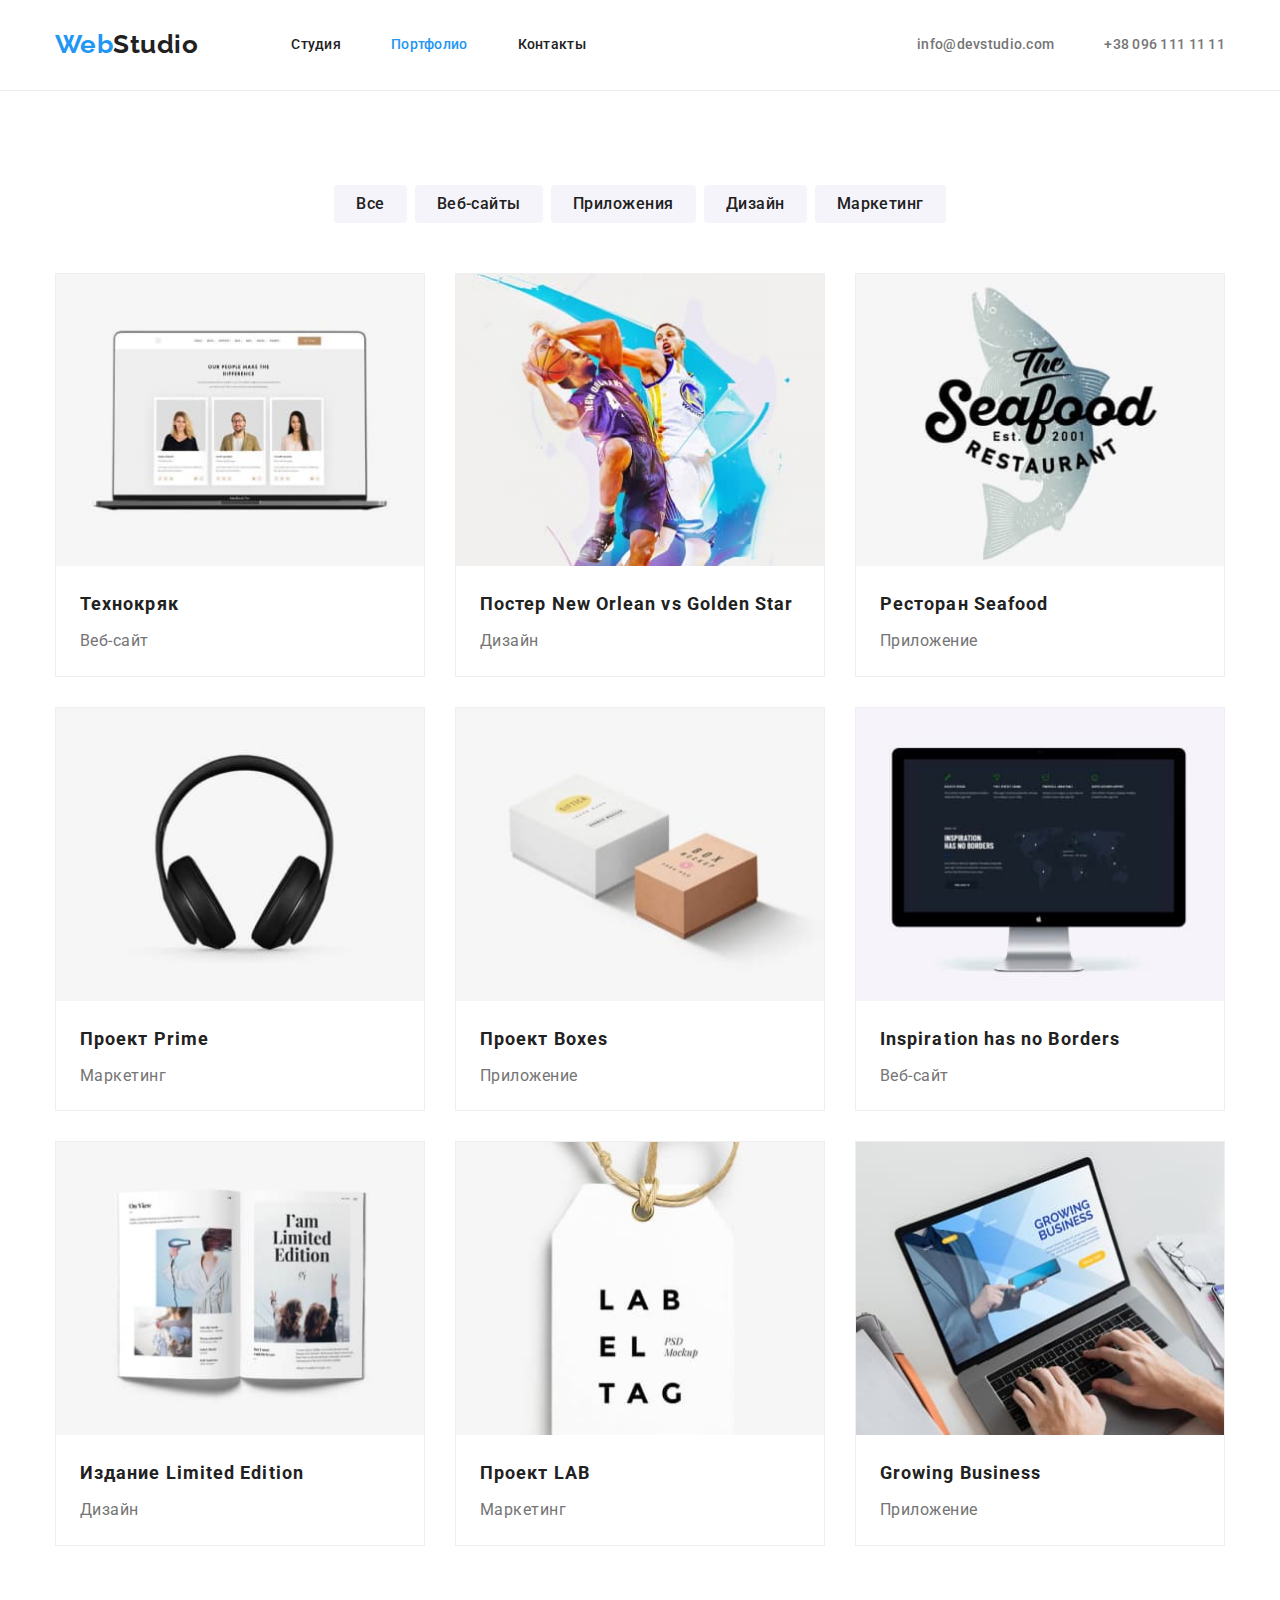
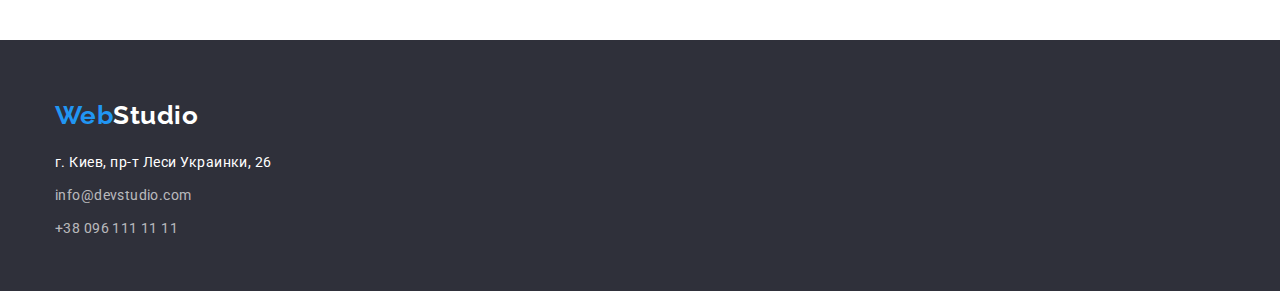
==== commit 64c5e18f: "Исправляет ошибки" ====
--- a/portfolio.html
+++ b/portfolio.html
@@ -19,17 +19,19 @@
   <body>
     <!-- Шапка сайта -->
     <header class="page-header">
-      <nav class="container main-nav">
-        <a href="#" class="logo"><span class="accent">Web</span>Studio</a>
-        <ul class="site-nav">
-          <li class="site-nav-item">
-            <a href="./index.html" class="site-nav-link">Студия</a>
-          </li>
-          <li class="site-nav-item">
-            <a href="./portfolio.html" class="site-nav-link-current">Портфолио</a>
-          </li>
-          <li class="site-nav-item"><a href="#footer" class="site-nav-link">Контакты</a></li>
-        </ul>
+      <div class="container header-item">
+        <nav class="main-nav">
+          <a href="#" class="logo"><span class="accent">Web</span>Studio</a>
+          <ul class="site-nav">
+            <li class="site-nav-item">
+              <a href="./index.html" class="site-nav-link">Студия</a>
+            </li>
+            <li class="site-nav-item">
+              <a href="./portfolio.html" class="site-nav-link-current">Портфолио</a>
+            </li>
+            <li class="site-nav-item"><a href="#footer" class="site-nav-link">Контакты</a></li>
+          </ul>
+        </nav>
 
         <ul class="auth-nav">
           <li class="auth-nav-item">
@@ -39,138 +41,146 @@
             <a href="tel:+380961111111" class="auth-nav-link">+38 096 111 11 11</a>
           </li>
         </ul>
-      </nav>
+      </div>
     </header>
     <!-- Основная часть -->
     <main>
       <!-- Герой -->
-      <section class="container section">
-        <h1 class="visually-hidden">Портфолио работ</h1>
-        <ul class="buttons">
-          <li class="buttons-item"><button type="button" class="buttons-secondary">Все</button></li>
-          <li class="buttons-item">
-            <button type="button" class="buttons-secondary">Веб-сайты</button>
-          </li>
-          <li class="buttons-item">
-            <button type="button" class="buttons-secondary">Приложения</button>
-          </li>
-          <li class="buttons-item">
-            <button type="button" class="buttons-secondary">Дизайн</button>
-          </li>
-          <li class="buttons-item">
-            <button type="button" class="buttons-secondary">Маркетинг</button>
-          </li>
-        </ul>
-        <!-- список работ -->
-        <ul class="projects-list">
-          <li class="projects-list-item">
-            <article class="card">
-              <div class="card-thumb">
-                <img src="./images/portf1.jpg" alt="Веб-сайт Технокряк" width="370" />
-                <div class="card-content">
-                  <h3 class="projects-list-link">Технокряк</h3>
-                  <p class="projects-list-text">Веб-сайт</p>
-                </div>
-              </div>
-            </article>
-          </li>
-
-          <li class="projects-list-item">
-            <article class="card">
-              <div class="card-thumb">
-                <img src="./images/portf2.jpg" alt="Постер New Orlean vs Golden Star" width="370" />
-                <div class="card-content">
-                  <h3 class="projects-list-link">Постер New Orlean vs Golden Star</h3>
-                  <p class="projects-list-text">Дизайн</p>
-                </div>
-              </div>
-            </article>
-          </li>
-
-          <li class="projects-list-item">
-            <article class="card">
-              <div class="card-thumb">
-                <img src="./images/portf3.jpg" alt="Ресторан Seafood" width="370" />
-                <div class="card-content">
-                  <h3 class="projects-list-link">Ресторан Seafood</h3>
-                  <p class="projects-list-text">Приложение</p>
-                </div>
-              </div>
-            </article>
-          </li>
-
-          <li class="projects-list-item">
-            <article class="card">
-              <div class="card-thumb">
-                <img src="./images/portf4.jpg" alt="Проект Prime" width="370" />
-                <div class="card-content">
-                  <h3 class="projects-list-link">Проект Prime</h3>
-                  <p class="projects-list-text">Маркетинг</p>
-                </div>
-              </div>
-            </article>
-          </li>
-
-          <li class="projects-list-item">
-            <article class="card">
-              <div class="card-thumb">
-                <img src="./images/portf5.jpg" alt="Проект Boxes" width="370" />
-                <div class="card-content">
-                  <h3 class="projects-list-link">Проект Boxes</h3>
-                  <p class="projects-list-text">Приложение</p>
-                </div>
-              </div>
-            </article>
-          </li>
-
-          <li class="projects-list-item">
-            <article class="card">
-              <div class="card-thumb">
-                <img src="./images/portf6.jpg" alt="Inspiration has no Borders" width="370" />
-                <div class="card-content">
-                  <h3 class="projects-list-link">Inspiration has no Borders</h3>
-                  <p class="projects-list-text">Веб-сайт</p>
-                </div>
-              </div>
-            </article>
-          </li>
-
-          <li class="projects-list-item">
-            <article class="card">
-              <div class="card-thumb">
-                <img src="./images/portf7.jpg" alt="Издание Limited Edition" width="370" />
-                <div class="card-content">
-                  <h3 class="projects-list-link">Издание Limited Edition</h3>
-                  <p class="projects-list-text">Дизайн</p>
-                </div>
-              </div>
-            </article>
-          </li>
-
-          <li class="projects-list-item">
-            <article class="card">
-              <div class="card-thumb">
-                <img src="./images/portf8.jpg" alt="Проект LAB" width="370" />
-                <div class="card-content">
-                  <h3 class="projects-list-link">Проект LAB</h3>
-                  <p class="projects-list-text">Маркетинг</p>
-                </div>
-              </div>
-            </article>
-          </li>
-
-          <li class="projects-list-item">
-            <article class="card">
-              <div class="card-thumb">
-                <img src="./images/portf9.jpg" alt="Growing Business" width="370" />
-                <div class="card-content">
-                  <h3 class="projects-list-link">Growing Business</h3>
-                  <p class="projects-list-text">Приложение</p>
-                </div>
-              </div>
-            </article>
-          </li>
-        </ul>
+      <section class="section portfolio">
+        <div class="container">
+          <h1 class="visually-hidden">Портфолио работ</h1>
+          <ul class="buttons">
+            <li class="buttons-item">
+              <button type="button" class="buttons-secondary">Все</button>
+            </li>
+            <li class="buttons-item">
+              <button type="button" class="buttons-secondary">Веб-сайты</button>
+            </li>
+            <li class="buttons-item">
+              <button type="button" class="buttons-secondary">Приложения</button>
+            </li>
+            <li class="buttons-item">
+              <button type="button" class="buttons-secondary">Дизайн</button>
+            </li>
+            <li class="buttons-item">
+              <button type="button" class="buttons-secondary">Маркетинг</button>
+            </li>
+          </ul>
+          <!-- список работ -->
+          <ul class="projects-list">
+            <li class="projects-list-item">
+              <article class="card">
+                <div class="card-thumb">
+                  <img src="./images/portf1.jpg" alt="Веб-сайт Технокряк" width="370" />
+                  <div class="card-content">
+                    <h3 class="projects-list-link">Технокряк</h3>
+                    <p class="projects-list-text">Веб-сайт</p>
+                  </div>
+                </div>
+              </article>
+            </li>
+
+            <li class="projects-list-item">
+              <article class="card">
+                <div class="card-thumb">
+                  <img
+                    src="./images/portf2.jpg"
+                    alt="Постер New Orlean vs Golden Star"
+                    width="370"
+                  />
+                  <div class="card-content">
+                    <h3 class="projects-list-link">Постер New Orlean vs Golden Star</h3>
+                    <p class="projects-list-text">Дизайн</p>
+                  </div>
+                </div>
+              </article>
+            </li>
+
+            <li class="projects-list-item">
+              <article class="card">
+                <div class="card-thumb">
+                  <img src="./images/portf3.jpg" alt="Ресторан Seafood" width="370" />
+                  <div class="card-content">
+                    <h3 class="projects-list-link">Ресторан Seafood</h3>
+                    <p class="projects-list-text">Приложение</p>
+                  </div>
+                </div>
+              </article>
+            </li>
+
+            <li class="projects-list-item">
+              <article class="card">
+                <div class="card-thumb">
+                  <img src="./images/portf4.jpg" alt="Проект Prime" width="370" />
+                  <div class="card-content">
+                    <h3 class="projects-list-link">Проект Prime</h3>
+                    <p class="projects-list-text">Маркетинг</p>
+                  </div>
+                </div>
+              </article>
+            </li>
+
+            <li class="projects-list-item">
+              <article class="card">
+                <div class="card-thumb">
+                  <img src="./images/portf5.jpg" alt="Проект Boxes" width="370" />
+                  <div class="card-content">
+                    <h3 class="projects-list-link">Проект Boxes</h3>
+                    <p class="projects-list-text">Приложение</p>
+                  </div>
+                </div>
+              </article>
+            </li>
+
+            <li class="projects-list-item">
+              <article class="card">
+                <div class="card-thumb">
+                  <img src="./images/portf6.jpg" alt="Inspiration has no Borders" width="370" />
+                  <div class="card-content">
+                    <h3 class="projects-list-link">Inspiration has no Borders</h3>
+                    <p class="projects-list-text">Веб-сайт</p>
+                  </div>
+                </div>
+              </article>
+            </li>
+
+            <li class="projects-list-item">
+              <article class="card">
+                <div class="card-thumb">
+                  <img src="./images/portf7.jpg" alt="Издание Limited Edition" width="370" />
+                  <div class="card-content">
+                    <h3 class="projects-list-link">Издание Limited Edition</h3>
+                    <p class="projects-list-text">Дизайн</p>
+                  </div>
+                </div>
+              </article>
+            </li>
+
+            <li class="projects-list-item">
+              <article class="card">
+                <div class="card-thumb">
+                  <img src="./images/portf8.jpg" alt="Проект LAB" width="370" />
+                  <div class="card-content">
+                    <h3 class="projects-list-link">Проект LAB</h3>
+                    <p class="projects-list-text">Маркетинг</p>
+                  </div>
+                </div>
+              </article>
+            </li>
+
+            <li class="projects-list-item">
+              <article class="card">
+                <div class="card-thumb">
+                  <img src="./images/portf9.jpg" alt="Growing Business" width="370" />
+                  <div class="card-content">
+                    <h3 class="projects-list-link">Growing Business</h3>
+                    <p class="projects-list-text">Приложение</p>
+                  </div>
+                </div>
+              </article>
+            </li>
+          </ul>
+        </div>
       </section>
     </main>
     <!-- Футер -->
--- a/css/style.css
+++ b/css/style.css
@@ -76,9 +76,14 @@
   width: 1200px;
 }
 
+.header-item {
+  display: flex;
+}
+
 /* Header */
 .page-header {
   border-bottom: 1px solid var(--header-border-color);
+  display: flex;
 }
 
 .main-nav {
@@ -116,10 +121,12 @@
 }
 
 .auth-nav {
+  align-items: center;
+  display: flex;
+  margin-left: auto;
+
   margin-top: 32px;
   margin-bottom: 32px;
-  display: flex;
-  margin-left: auto;
 }
 
 .auth-nav .auth-nav-item + .auth-nav-item {
@@ -366,12 +373,11 @@
 .buttons {
   display: flex;
   justify-content: center;
-  padding-bottom: 16px;
-  margin-bottom: 34px;
+  margin-bottom: 50px;
 }
 
 .buttons .buttons-item + .buttons-item {
-  margin-left: 30px;
+  margin-left: 8px;
 }
 
 /* buttons secondary */
